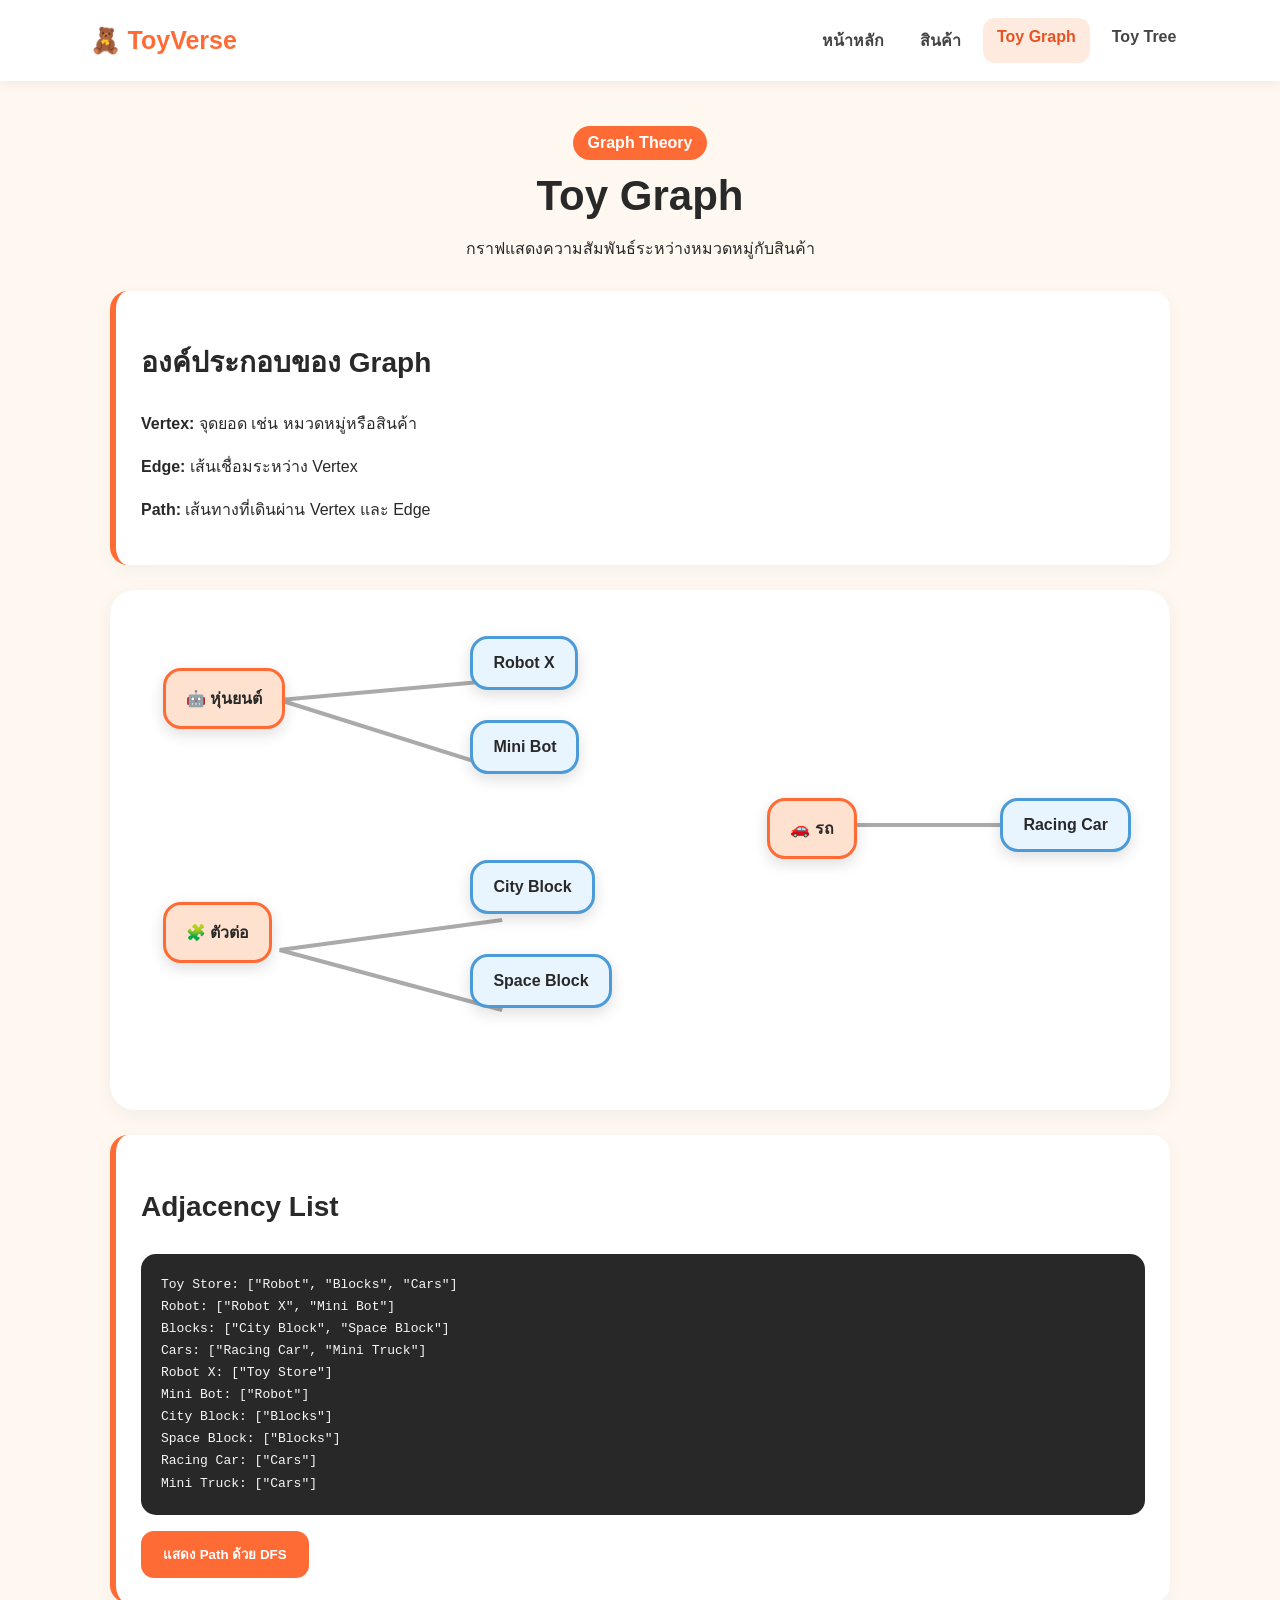
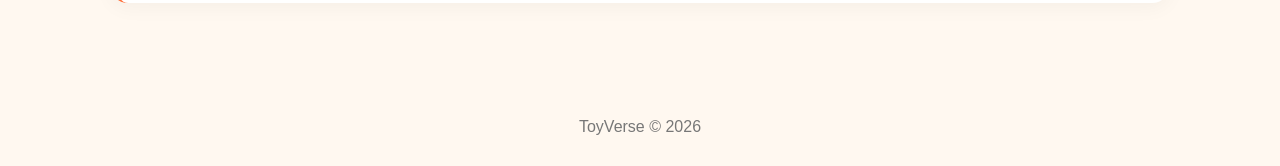
==== graph.html @ 5e976429 "Add files via upload" ====
<!DOCTYPE html>
<html lang="th">

<head>

    <meta charset="UTF-8">

    <meta
        name="viewport"
        content="width=device-width, initial-scale=1.0">

    <title>ToyVerse | Graph</title>

    <link rel="stylesheet" href="style.css">

</head>

<body>

<header>

    <div class="logo">
        🧸 ToyVerse
    </div>

    <nav>

        <a href="index.html">
            หน้าหลัก
        </a>

        <a href="products.html">
            สินค้า
        </a>

        <a class="active" href="graph.html">
            Toy Graph
        </a>

        <a href="tree.html">
            Toy Tree
        </a>

    </nav>

</header>


<main>

    <section class="page-title">

        <span class="badge">
            Graph Theory
        </span>

        <h1>
            Toy Graph
        </h1>

        <p>
            กราฟแสดงความสัมพันธ์ระหว่างหมวดหมู่กับสินค้า
        </p>

    </section>


    <div class="math-box">

        <h2>
            องค์ประกอบของ Graph
        </h2>

        <p>
            <b>Vertex:</b>
            จุดยอด เช่น หมวดหมู่หรือสินค้า
        </p>

        <p>
            <b>Edge:</b>
            เส้นเชื่อมระหว่าง Vertex
        </p>

        <p>
            <b>Path:</b>
            เส้นทางที่เดินผ่าน Vertex และ Edge
        </p>

    </div>


    <div class="graph-area">

        <div class="graph-node category n1">
            🤖 หุ่นยนต์
        </div>

        <div class="graph-node product n2">
            Robot X
        </div>

        <div class="graph-node product n3">
            Mini Bot
        </div>


        <div class="graph-node category n4">
            🧩 ตัวต่อ
        </div>

        <div class="graph-node product n5">
            City Block
        </div>

        <div class="graph-node product n6">
            Space Block
        </div>


        <div class="graph-node category n7">
            🚗 รถ
        </div>

        <div class="graph-node product n8">
            Racing Car
        </div>


        <svg
            class="edges"
            viewBox="0 0 1000 520"
            preserveAspectRatio="none">

            <line
                x1="160"
                y1="110"
                x2="370"
                y2="90">
            </line>

            <line
                x1="160"
                y1="110"
                x2="370"
                y2="180">
            </line>

            <line
                x1="160"
                y1="360"
                x2="370"
                y2="330">
            </line>

            <line
                x1="160"
                y1="360"
                x2="370"
                y2="420">
            </line>

            <line
                x1="680"
                y1="235"
                x2="850"
                y2="235">
            </line>

        </svg>

    </div>


    <div class="math-box">

        <h2>
            Adjacency List
        </h2>

        <pre id="adjacency"></pre>

        <p id="path-result"></p>

        <button
            class="btn"
            onclick="runDFS()">

            แสดง Path ด้วย DFS

        </button>

    </div>

</main>


<footer>
    ToyVerse © 2026
</footer>


<script src="script.js"></script>

</body>
</html>
---- style.css ----
* {
    box-sizing: border-box;
}

body {
    margin: 0;
    font-family: Arial, Tahoma, sans-serif;
    background: #fff8f0;
    color: #292929;
}


/* HEADER */

header {
    background: white;

    display: flex;
    align-items: center;
    justify-content: space-between;

    padding: 18px 7%;

    box-shadow: 0 2px 12px #00000012;

    position: sticky;
    top: 0;

    z-index: 10;
}


.logo {
    font-size: 25px;
    font-weight: 800;
    color: #ff6b35;
}


nav {
    display: flex;
    gap: 8px;
    flex-wrap: wrap;
}


nav a {
    color: #444;

    text-decoration: none;

    padding: 10px 14px;

    border-radius: 12px;

    font-weight: 600;
}


nav a:hover,
nav a.active {
    background: #ffeadf;
    color: #e65322;
}


/* MAIN */

main {
    max-width: 1100px;

    margin: auto;

    padding: 45px 20px;
}


/* HERO */

.hero {

    min-height: 420px;

    background:
        linear-gradient(
            135deg,
            #ffe5d3,
            #ffffff
        );

    border-radius: 30px;

    padding: 55px;

    display: flex;

    align-items: center;

    justify-content: space-between;

    overflow: hidden;
}


.hero h1 {
    font-size: 55px;

    margin: 15px 0;
}


.hero h1 span {
    color: #ff6b35;
}


.hero p {

    font-size: 18px;

    line-height: 1.8;

    max-width: 600px;
}


.hero-toy {
    font-size: 170px;

    filter:
        drop-shadow(
            0 20px 15px #0002
        );
}


/* BUTTON */

.btn {

    display: inline-block;

    border: none;

    background: #ff6b35;

    color: white;

    text-decoration: none;

    padding: 13px 22px;

    border-radius: 13px;

    font-weight: bold;

    cursor: pointer;
}


/* BADGE */

.badge {

    display: inline-block;

    background: #ff6b35;

    color: white;

    border-radius: 30px;

    padding: 8px 15px;

    font-weight: bold;
}


/* SECTION */

.section {
    margin-top: 55px;
}


.section h2,
.math-box h2 {

    font-size: 28px;

}


/* CATEGORY CARD */

.cards {

    display: grid;

    grid-template-columns:
        repeat(4, 1fr);

    gap: 18px;
}


.card,
.product-card {

    background: white;

    border-radius: 20px;

    padding: 22px;

    box-shadow:
        0 5px 20px #0000000d;
}


.emoji {
    font-size: 45px;
}


/* INFO */

.info-box,
.math-box {

    background: white;

    border-left:
        6px solid #ff6b35;

    border-radius: 18px;

    padding: 25px;

    margin-top: 25px;

    box-shadow:
        0 5px 20px #0000000a;

    line-height: 1.7;
}


/* PAGE TITLE */

.page-title {

    text-align: center;

    margin-bottom: 30px;
}


.page-title h1 {

    font-size: 42px;

    margin: 12px;

}


/* FILTER */

.filter {

    text-align: center;

    margin: 25px;
}


.filter-btn {

    border: 1px solid #ddd;

    background: white;

    padding: 10px 17px;

    border-radius: 20px;

    margin: 4px;

    cursor: pointer;
}


.active-filter {

    background: #ff6b35;

    color: white;
}


/* PRODUCTS */

.product-grid {

    display: grid;

    grid-template-columns:
        repeat(3, 1fr);

    gap: 20px;
}


.product-img {

    font-size: 75px;

    text-align: center;

    background: #fff1e8;

    border-radius: 16px;

    padding: 25px;
}


.price {

    color: #e65322;

    font-size: 20px;

    font-weight: bold;
}


/* GRAPH */

.graph-area {

    height: 520px;

    background: white;

    border-radius: 25px;

    position: relative;

    margin-top: 25px;

    overflow: hidden;

    box-shadow:
        0 5px 20px #0000000d;
}


.graph-node {

    position: absolute;

    padding: 15px 20px;

    border-radius: 18px;

    font-weight: bold;

    text-align: center;

    z-index: 2;

    box-shadow:
        0 5px 15px #0002;
}


.category {

    background: #ffe1cf;

    border: 3px solid #ff6b35;
}


.product {

    background: #e8f5ff;

    border: 3px solid #4a9bd8;
}


.n1 {
    left: 5%;
    top: 15%;
}

.n2 {
    left: 34%;
    top: 9%;
}

.n3 {
    left: 34%;
    top: 25%;
}

.n4 {
    left: 5%;
    top: 60%;
}

.n5 {
    left: 34%;
    top: 52%;
}

.n6 {
    left: 34%;
    top: 70%;
}

.n7 {
    left: 62%;
    top: 40%;
}

.n8 {
    left: 84%;
    top: 40%;
}


.edges {

    position: absolute;

    inset: 0;

    width: 100%;

    height: 100%;

    z-index: 1;
}


.edges line {

    stroke: #aaa;

    stroke-width: 4;
}


/* ADJACENCY LIST */

pre {

    background: #282828;

    color: #f6f6f6;

    padding: 20px;

    border-radius: 15px;

    overflow: auto;
}


/* TREE */

.tree-box {

    background: white;

    border-radius: 25px;

    padding: 35px;

    box-shadow:
        0 5px 20px #0000000d;
}


.tree-root {

    text-align: center;

    background: #ff6b35;

    color: white;

    width: 180px;

    margin: auto;

    padding: 15px;

    border-radius: 18px;

    font-weight: bold;
}


.tree-root small,
.tree-node small,
.children small {

    display: block;

    font-size: 12px;

    opacity: .75;
}


.tree-level {

    display: flex;

    justify-content: space-around;

    gap: 20px;

    margin-top: 55px;
}


.tree-branch {

    text-align: center;

    flex: 1;
}


.tree-node {

    background: #ffe1cf;

    border:
        3px solid #ff6b35;

    border-radius: 18px;

    padding: 14px;

    font-weight: bold;
}


.children {

    display: flex;

    justify-content: center;

    gap: 10px;

    margin-top: 25px;
}


.children span {

    background: #e8f5ff;

    border:
        2px solid #4a9bd8;

    padding: 12px;

    border-radius: 15px;

    font-size: 14px;
}


/* FOOTER */

footer {

    text-align: center;

    padding: 30px;

    color: #777;

    margin-top: 40px;
}


/* RESPONSIVE */

@media(max-width:800px) {

    header {

        flex-direction: column;

        gap: 12px;

    }


    .hero {

        padding: 30px;

        flex-direction: column;

        text-align: center;

    }


    .hero h1 {

        font-size: 40px;

    }


    .hero-toy {

        font-size: 100px;

    }


    .cards,
    .product-grid {

        grid-template-columns:
            1fr 1fr;

    }


    .tree-level {

        flex-direction: column;

    }

}


@media(max-width:520px) {

    .cards,
    .product-grid {

        grid-template-columns: 1fr;

    }


    nav a {

        font-size: 13px;

        padding: 7px;

    }


    .hero {

        min-height: auto;

    }


    .graph-area {

        height: 650px;

    }

}
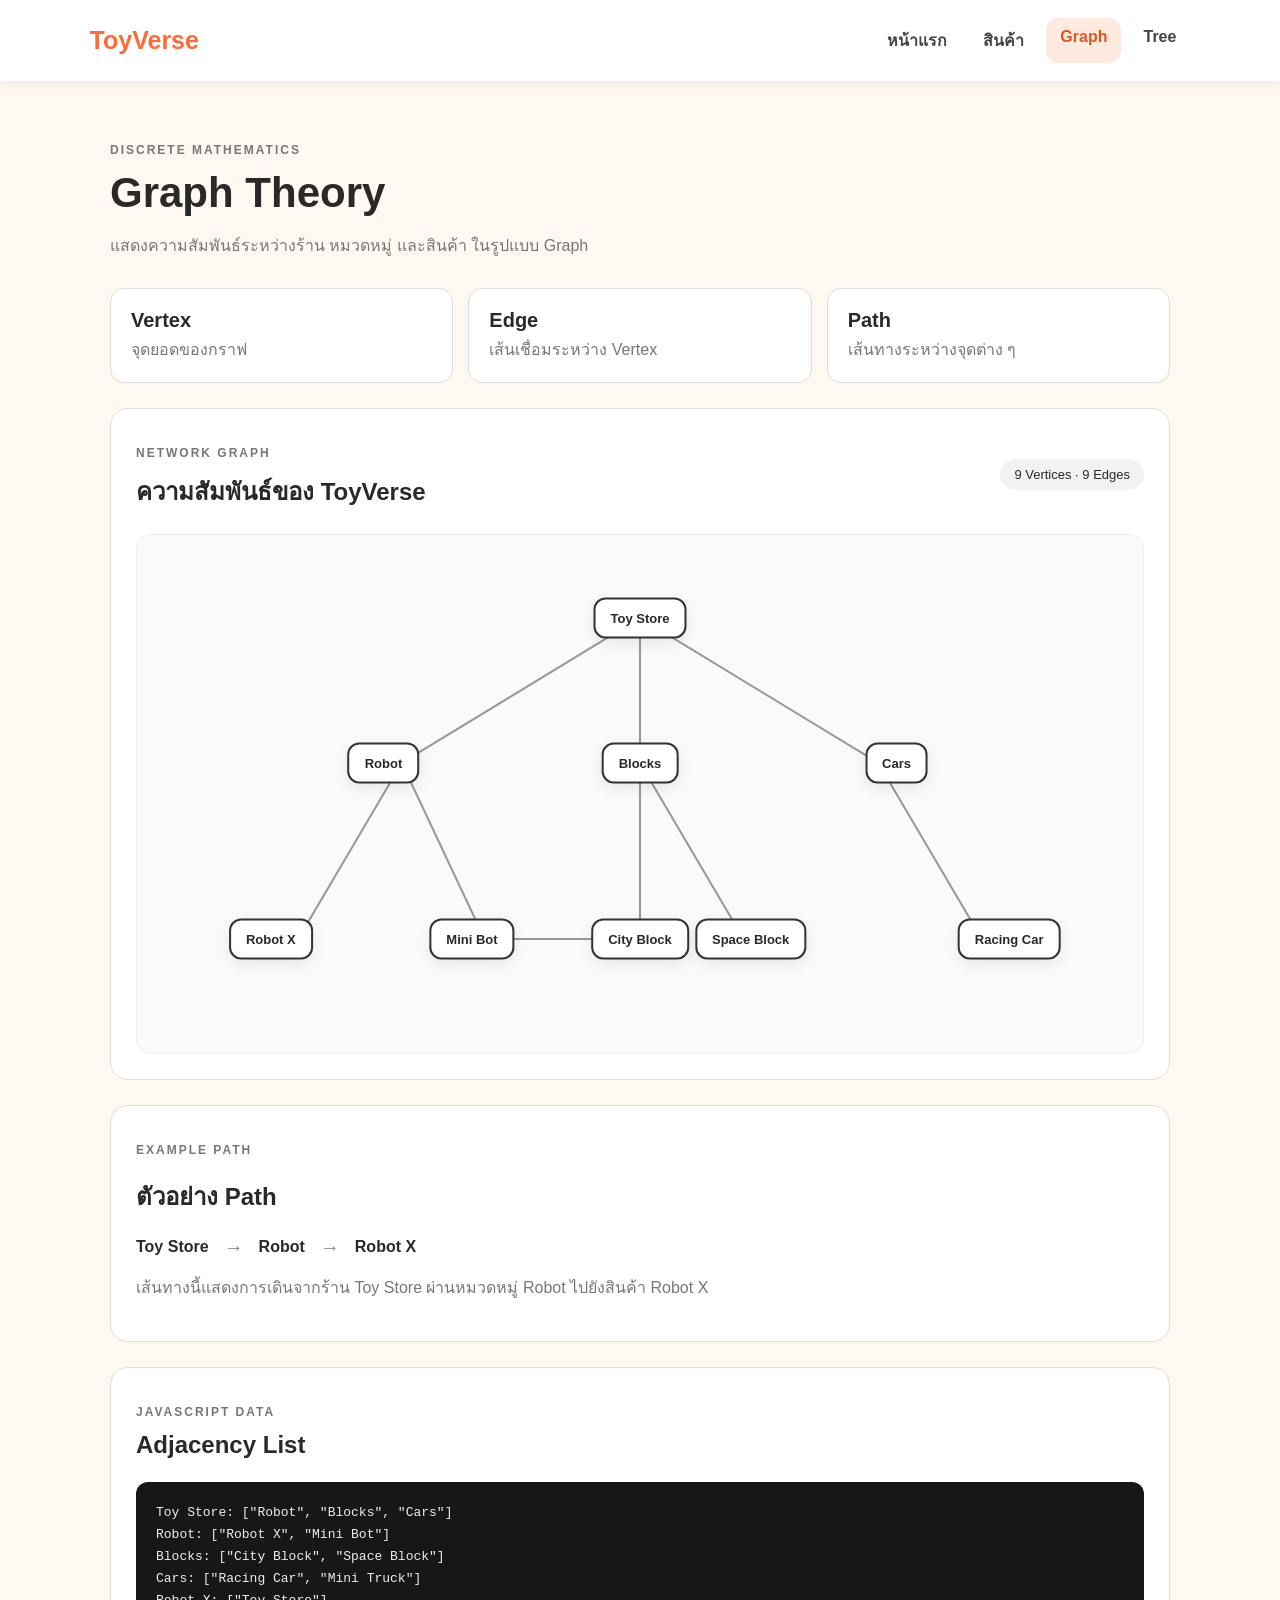
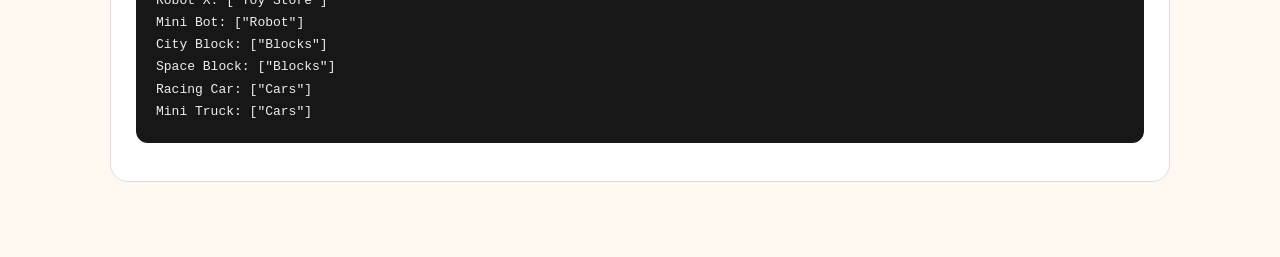
==== commit 449f3cfd: "Add files via upload" ====
--- a/graph.html
+++ b/graph.html
@@ -1,203 +1,151 @@
 <!DOCTYPE html>
 <html lang="th">
-
 <head>
-
-    <meta charset="UTF-8">
-
-    <meta
-        name="viewport"
-        content="width=device-width, initial-scale=1.0">
-
-    <title>ToyVerse | Graph</title>
-
-    <link rel="stylesheet" href="style.css">
-
+  <meta charset="UTF-8">
+  <meta name="viewport" content="width=device-width, initial-scale=1.0">
+  <title>ToyVerse | Graph Theory</title>
+  <link rel="stylesheet" href="style.css">
 </head>
 
 <body>
 
 <header>
+  <div class="logo">ToyVerse</div>
 
-    <div class="logo">
-        🧸 ToyVerse
+  <nav>
+    <a href="index.html">หน้าแรก</a>
+    <a href="products.html">สินค้า</a>
+    <a href="graph.html" class="active">Graph</a>
+    <a href="tree.html">Tree</a>
+  </nav>
+</header>
+
+<main class="graph-page">
+
+  <section class="page-header">
+    <p class="tag">DISCRETE MATHEMATICS</p>
+    <h1>Graph Theory</h1>
+    <p>
+      แสดงความสัมพันธ์ระหว่างร้าน หมวดหมู่ และสินค้า
+      ในรูปแบบ Graph
+    </p>
+  </section>
+
+  <section class="graph-info">
+
+    <div class="info-card">
+      <strong>Vertex</strong>
+      <span>จุดยอดของกราฟ</span>
     </div>
 
-    <nav>
+    <div class="info-card">
+      <strong>Edge</strong>
+      <span>เส้นเชื่อมระหว่าง Vertex</span>
+    </div>
 
-        <a href="index.html">
-            หน้าหลัก
-        </a>
+    <div class="info-card">
+      <strong>Path</strong>
+      <span>เส้นทางระหว่างจุดต่าง ๆ</span>
+    </div>
 
-        <a href="products.html">
-            สินค้า
-        </a>
+  </section>
 
-        <a class="active" href="graph.html">
-            Toy Graph
-        </a>
+  <section class="graph-card">
 
-        <a href="tree.html">
-            Toy Tree
-        </a>
+    <div class="section-title">
+      <div>
+        <p class="tag">NETWORK GRAPH</p>
+        <h2>ความสัมพันธ์ของ ToyVerse</h2>
+      </div>
 
-    </nav>
+      <span class="counter">
+        9 Vertices · 9 Edges
+      </span>
+    </div>
 
-</header>
+    <div class="network">
 
+      <!-- เส้นเชื่อม -->
+      <svg viewBox="0 0 900 500">
 
-<main>
+        <!-- Toy Store → Categories -->
+        <line x1="450" y1="80" x2="220" y2="220"></line>
+        <line x1="450" y1="80" x2="450" y2="220"></line>
+        <line x1="450" y1="80" x2="680" y2="220"></line>
 
-    <section class="page-title">
+        <!-- Robot -->
+        <line x1="220" y1="220" x2="120" y2="390"></line>
+        <line x1="220" y1="220" x2="300" y2="390"></line>
 
-        <span class="badge">
-            Graph Theory
-        </span>
+        <!-- Blocks -->
+        <line x1="450" y1="220" x2="450" y2="390"></line>
+        <line x1="450" y1="220" x2="550" y2="390"></line>
 
-        <h1>
-            Toy Graph
-        </h1>
+        <!-- Cars -->
+        <line x1="680" y1="220" x2="780" y2="390"></line>
 
-        <p>
-            กราฟแสดงความสัมพันธ์ระหว่างหมวดหมู่กับสินค้า
-        </p>
+        <!-- Extra relationship -->
+        <line x1="300" y1="390" x2="450" y2="390"></line>
 
-    </section>
+      </svg>
 
+      <!-- Vertex -->
+      <div class="node store">Toy Store</div>
 
-    <div class="math-box">
+      <div class="node robot">Robot</div>
+      <div class="node blocks">Blocks</div>
+      <div class="node cars">Cars</div>
 
-        <h2>
-            องค์ประกอบของ Graph
-        </h2>
+      <div class="node robot-x">Robot X</div>
+      <div class="node mini-bot">Mini Bot</div>
 
-        <p>
-            <b>Vertex:</b>
-            จุดยอด เช่น หมวดหมู่หรือสินค้า
-        </p>
+      <div class="node city">City Block</div>
+      <div class="node space">Space Block</div>
 
-        <p>
-            <b>Edge:</b>
-            เส้นเชื่อมระหว่าง Vertex
-        </p>
-
-        <p>
-            <b>Path:</b>
-            เส้นทางที่เดินผ่าน Vertex และ Edge
-        </p>
+      <div class="node racing">Racing Car</div>
 
     </div>
 
+  </section>
 
-    <div class="graph-area">
+  <!-- PATH -->
+  <section class="path-card">
 
-        <div class="graph-node category n1">
-            🤖 หุ่นยนต์
-        </div>
-
-        <div class="graph-node product n2">
-            Robot X
-        </div>
-
-        <div class="graph-node product n3">
-            Mini Bot
-        </div>
-
-
-        <div class="graph-node category n4">
-            🧩 ตัวต่อ
-        </div>
-
-        <div class="graph-node product n5">
-            City Block
-        </div>
-
-        <div class="graph-node product n6">
-            Space Block
-        </div>
-
-
-        <div class="graph-node category n7">
-            🚗 รถ
-        </div>
-
-        <div class="graph-node product n8">
-            Racing Car
-        </div>
-
-
-        <svg
-            class="edges"
-            viewBox="0 0 1000 520"
-            preserveAspectRatio="none">
-
-            <line
-                x1="160"
-                y1="110"
-                x2="370"
-                y2="90">
-            </line>
-
-            <line
-                x1="160"
-                y1="110"
-                x2="370"
-                y2="180">
-            </line>
-
-            <line
-                x1="160"
-                y1="360"
-                x2="370"
-                y2="330">
-            </line>
-
-            <line
-                x1="160"
-                y1="360"
-                x2="370"
-                y2="420">
-            </line>
-
-            <line
-                x1="680"
-                y1="235"
-                x2="850"
-                y2="235">
-            </line>
-
-        </svg>
-
+    <div>
+      <p class="tag">EXAMPLE PATH</p>
+      <h2>ตัวอย่าง Path</h2>
     </div>
 
-
-    <div class="math-box">
-
-        <h2>
-            Adjacency List
-        </h2>
-
-        <pre id="adjacency"></pre>
-
-        <p id="path-result"></p>
-
-        <button
-            class="btn"
-            onclick="runDFS()">
-
-            แสดง Path ด้วย DFS
-
-        </button>
-
+    <div class="path">
+      Toy Store
+      <span>→</span>
+      Robot
+      <span>→</span>
+      Robot X
     </div>
 
+    <p>
+      เส้นทางนี้แสดงการเดินจากร้าน Toy Store
+      ผ่านหมวดหมู่ Robot ไปยังสินค้า Robot X
+    </p>
+
+  </section>
+
+  <!-- ADJACENCY LIST -->
+  <section class="adj-card">
+
+    <div class="section-title">
+      <div>
+        <p class="tag">JAVASCRIPT DATA</p>
+        <h2>Adjacency List</h2>
+      </div>
+    </div>
+
+    <pre id="adjacency"></pre>
+
+  </section>
+
 </main>
-
-
-<footer>
-    ToyVerse © 2026
-</footer>
-
 
 <script src="script.js"></script>
 
--- a/style.css
+++ b/style.css
@@ -682,4 +682,218 @@
 
     }
 
+}
+/* ===== GRAPH PAGE ===== */
+
+.graph-page {
+  max-width: 1100px;
+  margin: auto;
+  padding: 50px 20px;
+}
+
+.page-header {
+  margin-bottom: 30px;
+}
+
+.page-header h1 {
+  font-size: 42px;
+  margin: 5px 0;
+}
+
+.page-header p {
+  color: #777;
+}
+
+.tag {
+  font-size: 12px;
+  font-weight: 700;
+  letter-spacing: 2px;
+  color: #777;
+}
+
+.graph-info {
+  display: grid;
+  grid-template-columns: repeat(3, 1fr);
+  gap: 15px;
+  margin-bottom: 25px;
+}
+
+.info-card {
+  background: white;
+  border: 1px solid #ddd;
+  border-radius: 14px;
+  padding: 20px;
+}
+
+.info-card strong {
+  display: block;
+  font-size: 20px;
+  margin-bottom: 5px;
+}
+
+.info-card span {
+  color: #777;
+}
+
+.graph-card,
+.path-card,
+.adj-card {
+  background: white;
+  border: 1px solid #ddd;
+  border-radius: 18px;
+  padding: 25px;
+  margin-bottom: 25px;
+}
+
+.section-title {
+  display: flex;
+  justify-content: space-between;
+  align-items: center;
+  margin-bottom: 20px;
+}
+
+.section-title h2 {
+  margin: 3px 0;
+}
+
+.counter {
+  background: #f2f2f2;
+  padding: 8px 14px;
+  border-radius: 20px;
+  font-size: 13px;
+}
+
+.network {
+  position: relative;
+  height: 520px;
+  overflow: hidden;
+  background: #fafafa;
+  border: 1px solid #eee;
+  border-radius: 15px;
+}
+
+.network svg {
+  position: absolute;
+  width: 100%;
+  height: 100%;
+}
+
+.network line {
+  stroke: #999;
+  stroke-width: 2;
+}
+
+.node {
+  position: absolute;
+  transform: translate(-50%, -50%);
+  background: white;
+  border: 2px solid #333;
+  border-radius: 12px;
+  padding: 11px 15px;
+  font-size: 13px;
+  font-weight: 600;
+  box-shadow: 0 5px 15px rgba(0,0,0,.08);
+  white-space: nowrap;
+}
+
+/* ตำแหน่ง Node */
+
+.store {
+  left: 50%;
+  top: 16%;
+}
+
+.robot {
+  left: 24.5%;
+  top: 44%;
+}
+
+.blocks {
+  left: 50%;
+  top: 44%;
+}
+
+.cars {
+  left: 75.5%;
+  top: 44%;
+}
+
+.robot-x {
+  left: 13.3%;
+  top: 78%;
+}
+
+.mini-bot {
+  left: 33.3%;
+  top: 78%;
+}
+
+.city {
+  left: 50%;
+  top: 78%;
+}
+
+.space {
+  left: 61%;
+  top: 78%;
+}
+
+.racing {
+  left: 86.7%;
+  top: 78%;
+}
+
+.path {
+  display: flex;
+  align-items: center;
+  gap: 15px;
+  margin: 15px 0;
+  font-weight: 700;
+}
+
+.path span {
+  color: #888;
+  font-size: 20px;
+}
+
+.path-card p:last-child {
+  color: #777;
+}
+
+.adj-card pre {
+  background: #171717;
+  color: #eee;
+  padding: 20px;
+  border-radius: 12px;
+  overflow-x: auto;
+  line-height: 1.7;
+}
+
+/* มือถือ */
+
+@media (max-width: 700px) {
+
+  .graph-info {
+    grid-template-columns: 1fr;
+  }
+
+  .page-header h1 {
+    font-size: 32px;
+  }
+
+  .network {
+    height: 450px;
+  }
+
+  .node {
+    font-size: 10px;
+    padding: 8px;
+  }
+
+  .section-title {
+    align-items: flex-start;
+    gap: 10px;
+    flex-direction: column;
+  }
+
 }
